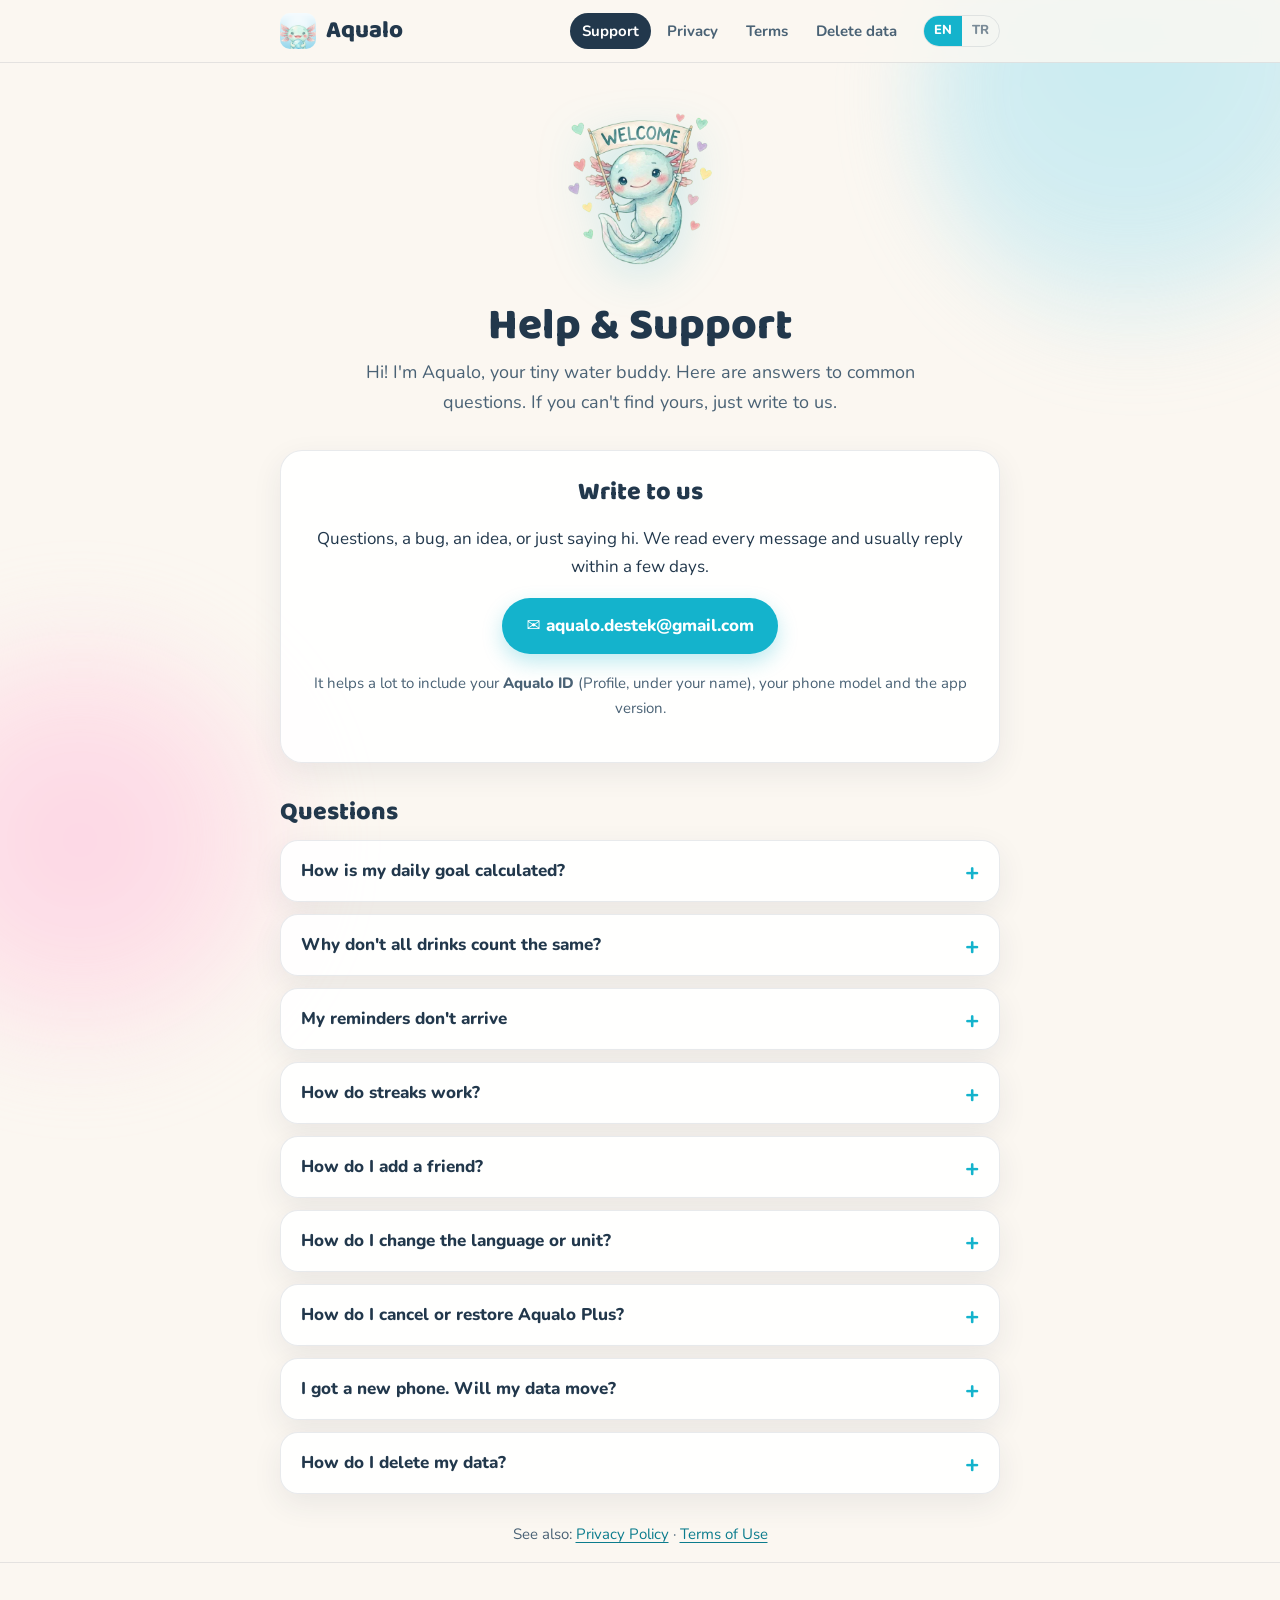
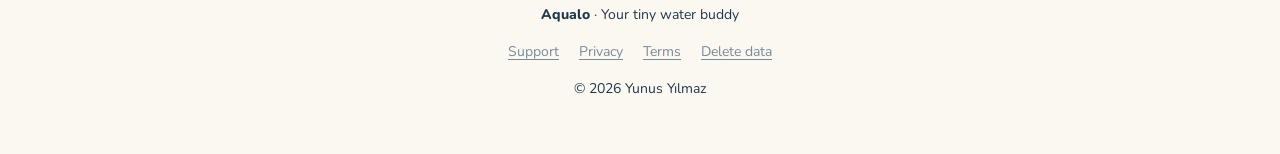
==== index.html @ 4befb243 "Add files via upload" ====
<!doctype html>
<html lang="en">
<head>
<meta charset="utf-8">
<meta name="viewport" content="width=device-width, initial-scale=1">
<title>Help &amp; Support · Aqualo</title>
<meta name="description" content="Hi! I&#x27;m Aqualo, your tiny water buddy. Here are answers to common questions. If you can&#x27;t find yours, just write to us.">
<meta name="theme-color" content="#FBF7F1">
<link rel="icon" type="image/png" href="assets/favicon.png">
<link rel="apple-touch-icon" href="assets/apple-touch-icon.png">
<link rel="alternate" hreflang="en" href="https://mmaskedman.github.io/aqualo/">
<link rel="alternate" hreflang="tr" href="https://mmaskedman.github.io/aqualo/tr/">
<link rel="preconnect" href="https://fonts.googleapis.com">
<link rel="preconnect" href="https://fonts.gstatic.com" crossorigin>
<link href="https://fonts.googleapis.com/css2?family=Baloo+2:wght@700;800&family=Nunito:wght@400;700;800&display=swap" rel="stylesheet">
<link rel="stylesheet" href="assets/style.css">
</head>
<body>
<header class="top">
  <div class="wrap">
    <a class="brand" href="./"><img src="assets/icon-96.png" alt="">Aqualo</a>
    <nav class="links"><a href="./" aria-current="page">Support</a><a href="privacy.html">Privacy</a><a href="terms.html">Terms</a><a href="delete.html">Delete data</a></nav>
    <span class="lang"><a href="./" class="on" hreflang="en">EN</a><a href="tr/" class="" hreflang="tr">TR</a></span>
  </div>
</header>
<main class="wrap">
  <section class="hero">
    <img class="mascot" src="assets/mascot-hello.webp" alt="" width="360" height="360">
    <h1>Help &amp; Support</h1>
    <p class="lead">Hi! I&#x27;m Aqualo, your tiny water buddy. Here are answers to common questions. If you can&#x27;t find yours, just write to us.</p>
    
  </section>
<div class="card center">
  <h2>Write to us</h2>
  <p>Questions, a bug, an idea, or just saying hi. We read every message and usually reply within a few days.</p>
  <p><a class="btn" href="mailto:aqualo.destek@gmail.com?subject=Aqualo%20support">✉️ aqualo.destek@gmail.com</a></p>
  <p class="note">It helps a lot to include your <strong>Aqualo ID</strong> (Profile, under your name), your phone model and the app version.</p>
</div>

<h2>Questions</h2>

<details>
  <summary>How is my daily goal calculated?</summary>
  <div>
    <p>Aqualo starts from about 33 ml per kg of body weight and adds a little for an active day (+350 ml) or workouts (+700 ml). On hot or humid days, the weather card may suggest a bit extra for that day only.</p>
    <p>You can change your goal any time: tap <strong>Goal</strong> on the home screen. Your body info is under <strong>Profile → My info</strong>.</p>
  </div>
</details>

<details>
  <summary>Why don't all drinks count the same?</summary>
  <div>
    <p>Each drink has a hydration factor based on how well it hydrates compared with water. Milk-based drinks, for example, count a little more than their volume. Tea and coffee count like water in normal amounts. Tap and hold a drink in the drink list to see its details.</p>
  </div>
</details>

<details>
  <summary>My reminders don't arrive</summary>
  <div>
    <ul>
      <li>Check that notifications are allowed for Aqualo in your phone's settings.</li>
      <li>Focus / Do Not Disturb modes can hide them.</li>
      <li>On Android, battery optimization can stop them. Set Aqualo to "Unrestricted" in the battery settings.</li>
      <li>Open <strong>Profile → Reminders</strong> and check that reminders are on and the hours are right.</li>
    </ul>
  </div>
</details>

<details>
  <summary>How do streaks work?</summary>
  <div>
    <p>Each day you reach your goal adds one day to your streak. If you need a break, <strong>vacation mode</strong> (Aqualo Plus) freezes your streak so it doesn't break. If a streak does break, you may be able to rescue it for a short time.</p>
  </div>
</details>

<details>
  <summary>How do I add a friend?</summary>
  <div>
    <p>Share your <strong>Aqualo ID</strong> (Profile, under your name) with your friend. They go to <strong>Friends → Add</strong> and enter it, then you accept the request. When you both reach your goals on the same day, your mutual streak grows. It starts after 3 days together.</p>
    <p>Friends see only your name, avatar, today's progress as a percentage and your streaks. They don't see how much you drank.</p>
  </div>
</details>

<details>
  <summary>How do I change the language or unit?</summary>
  <div>
    <p>Go to <strong>Profile → Preferences</strong>. Aqualo speaks English, Turkish, German, Japanese, Korean, French, Portuguese (Brazil), Spanish (Latin America), Italian and Traditional Chinese, and supports ml or oz.</p>
  </div>
</details>

<details>
  <summary>How do I cancel or restore Aqualo Plus?</summary>
  <div>
    <ul>
      <li><strong>iPhone:</strong> Settings → your name → Subscriptions → Aqualo.</li>
      <li><strong>Android:</strong> Google Play → profile picture → Payments &amp; subscriptions → Subscriptions → Aqualo.</li>
    </ul>
    <p>Deleting the app doesn't cancel the subscription. To restore it on a new phone, open the Aqualo Plus screen and tap <strong>Restore</strong>. Refunds are handled by Apple or Google.</p>
  </div>
</details>

<details>
  <summary>I got a new phone. Will my data move?</summary>
  <div>
    <p>Your log is stored on your phone. It moves only if you restore your new phone from a backup of the old one (iCloud or Google). Friends and mutual streaks are on our server. If "Protect your account" is available in Profile, link Apple or Google on your old phone to take them with you.</p>
  </div>
</details>

<details>
  <summary>How do I delete my data?</summary>
  <div>
    <p>See <a href="delete.html">Delete your data</a>. In short: <strong>Profile → Delete social account</strong> removes everything from our server, and deleting the app removes everything on your phone.</p>
  </div>
</details>

<p class="center note" style="margin-top:28px">See also: <a href="privacy.html">Privacy Policy</a> · <a href="terms.html">Terms of Use</a></p>
</main>
<footer>
  <div class="wrap">
    <p><strong>Aqualo</strong> · Your tiny water buddy</p>
    <p><a href="./">Support</a> <a href="privacy.html">Privacy</a> <a href="terms.html">Terms</a> <a href="delete.html">Delete data</a></p>
    <p>© 2026 Yunus Yılmaz</p>
  </div>
</footer>
</body>
</html>
---- assets/style.css ----
/* Aqualo — web sayfaları (destek, gizlilik, koşullar, veri silme)
   Suluboya, pastel, sakin. Uygulamanın paletinden. */

:root {
  --paper: #FBF7F1;
  --card: #FFFFFFE6;
  --ink: #22384C;
  --ink-soft: #4A6275;
  --muted: #7A8B98;
  --aqua: #14B3CC;
  --aqua-deep: #0B7C8D;
  --pink: #FF8CC2;
  --lilac: #8E6CF0;
  --line: rgba(34, 56, 76, 0.10);
  --shadow: 0 10px 30px rgba(34, 56, 76, 0.08);
  --radius: 22px;
}

* { box-sizing: border-box; }

html { -webkit-text-size-adjust: 100%; scroll-behavior: smooth; }

body {
  margin: 0;
  background: var(--paper);
  color: var(--ink);
  font-family: 'Nunito', system-ui, -apple-system, 'Segoe UI', Roboto, sans-serif;
  font-size: 17px;
  line-height: 1.65;
  min-height: 100vh;
  position: relative;
  overflow-x: hidden;
}

/* Suluboya lekeler */
body::before, body::after {
  content: '';
  position: fixed;
  z-index: -1;
  border-radius: 50%;
  filter: blur(40px);
  opacity: 0.55;
  pointer-events: none;
}
body::before {
  width: 520px; height: 520px; top: -160px; right: -160px;
  background: radial-gradient(circle at 40% 40%, #9FE3F0, #B6E6F2 45%, transparent 70%);
}
body::after {
  width: 480px; height: 480px; bottom: -180px; left: -160px;
  background: radial-gradient(circle at 50% 50%, #FFB9D8, #FFD6E4 45%, transparent 70%);
}

a { color: var(--aqua-deep); text-underline-offset: 3px; }
a:hover { color: var(--lilac); }

.wrap { max-width: 760px; margin: 0 auto; padding: 0 20px; }

/* ── Üst çubuk ── */
header.top {
  position: sticky; top: 0; z-index: 10;
  background: rgba(251, 247, 241, 0.86);
  backdrop-filter: saturate(1.4) blur(10px);
  -webkit-backdrop-filter: saturate(1.4) blur(10px);
  border-bottom: 1px solid var(--line);
}
header.top .wrap {
  display: flex; align-items: center; gap: 14px;
  min-height: 62px; flex-wrap: wrap; padding-top: 8px; padding-bottom: 8px;
}
.brand {
  display: flex; align-items: center; gap: 10px;
  text-decoration: none; color: var(--ink);
  font-family: 'Baloo 2', 'Nunito', sans-serif; font-weight: 800; font-size: 24px;
}
.brand img { width: 36px; height: 36px; border-radius: 10px; }
nav.links { display: flex; gap: 4px; flex-wrap: wrap; margin-left: auto; }
nav.links a {
  text-decoration: none; color: var(--ink-soft);
  font-weight: 700; font-size: 15px;
  padding: 6px 12px; border-radius: 999px;
}
nav.links a:hover { background: rgba(20, 179, 204, 0.10); color: var(--aqua-deep); }
nav.links a[aria-current="page"] { background: var(--ink); color: #fff; }
.lang {
  display: inline-flex; border: 1px solid var(--line); border-radius: 999px; overflow: hidden;
  font-size: 13px; font-weight: 800;
}
.lang a { text-decoration: none; color: var(--muted); padding: 4px 10px; }
.lang a.on { background: var(--aqua); color: #fff; }

/* ── Başlık bölümü ── */
.hero { text-align: center; padding: 42px 0 10px; }
.hero img.mascot { width: 180px; height: auto; filter: drop-shadow(0 12px 22px rgba(20, 179, 204, 0.18)); }
.hero h1 {
  font-family: 'Baloo 2', 'Nunito', sans-serif; font-weight: 800;
  font-size: clamp(32px, 6vw, 44px); line-height: 1.1; margin: 8px 0 8px;
}
.hero p.lead { color: var(--ink-soft); font-size: 18px; margin: 0 auto; max-width: 560px; }
.updated { color: var(--muted); font-size: 14px; margin-top: 10px; }

/* ── İçerik ── */
main { padding-bottom: 40px; }
.card {
  background: var(--card);
  border: 1px solid var(--line);
  border-radius: var(--radius);
  box-shadow: var(--shadow);
  padding: 26px 28px;
  margin: 22px 0;
}
.card.summary {
  background: linear-gradient(135deg, rgba(159, 227, 240, 0.35), rgba(255, 214, 228, 0.35)), #fff;
}
.card.summary h2 { margin-top: 0; }
.card.summary ul { padding-left: 0; list-style: none; }
.card.summary li { padding-left: 30px; position: relative; margin: 10px 0; }
.card.summary li::before { content: '💧'; position: absolute; left: 0; top: 0; }

h2 {
  font-family: 'Baloo 2', 'Nunito', sans-serif; font-weight: 800;
  font-size: 25px; line-height: 1.25; margin: 34px 0 8px;
}
.card > h2:first-child { margin-top: 0; }
h3 { font-size: 18px; margin: 22px 0 6px; }
p, li { color: var(--ink); }
ul { padding-left: 22px; }
li { margin: 6px 0; }
strong { font-weight: 800; }
.muted { color: var(--muted); }
.note { color: var(--ink-soft); font-size: 15px; }

table { width: 100%; border-collapse: collapse; margin: 10px 0 4px; font-size: 15px; }
th, td { text-align: left; vertical-align: top; padding: 10px 8px; border-bottom: 1px solid var(--line); }
th { font-weight: 800; color: var(--ink-soft); font-size: 13px; text-transform: uppercase; letter-spacing: .04em; }

.toc { columns: 2; column-gap: 28px; padding-left: 20px; font-size: 15px; }
.toc li { break-inside: avoid; }

/* ── Düğmeler ── */
.btn {
  display: inline-flex; align-items: center; gap: 10px;
  background: var(--aqua); color: #fff !important; text-decoration: none;
  font-weight: 800; font-size: 17px;
  padding: 14px 24px; border-radius: 999px;
  box-shadow: 0 8px 20px rgba(20, 179, 204, 0.28);
}
.btn:hover { background: var(--aqua-deep); }
.center { text-align: center; }

/* ── SSS ── */
details {
  background: var(--card); border: 1px solid var(--line); border-radius: 18px;
  padding: 0 20px; margin: 12px 0; box-shadow: var(--shadow);
}
details summary {
  cursor: pointer; list-style: none; font-weight: 800; font-size: 17px;
  padding: 16px 28px 16px 0; position: relative;
}
details summary::-webkit-details-marker { display: none; }
details summary::after {
  content: '+'; position: absolute; right: 0; top: 12px;
  font-size: 24px; color: var(--aqua); font-weight: 800;
}
details[open] summary::after { content: '–'; }
details > div { padding: 0 0 16px; }

.steps { counter-reset: s; list-style: none; padding-left: 0; }
.steps li { counter-increment: s; padding-left: 44px; position: relative; margin: 14px 0; }
.steps li::before {
  content: counter(s); position: absolute; left: 0; top: 0;
  width: 30px; height: 30px; border-radius: 50%;
  background: var(--aqua); color: #fff; font-weight: 800;
  display: grid; place-items: center; font-size: 15px;
}

/* ── Alt bilgi ── */
footer {
  border-top: 1px solid var(--line); padding: 26px 0 40px;
  color: var(--muted); font-size: 14px; text-align: center;
}
footer a { color: var(--muted); margin: 0 8px; }

@media (max-width: 620px) {
  body { font-size: 16px; }
  .card { padding: 20px 18px; }
  .toc { columns: 1; }
  header.top { position: static; }
  header.top .wrap { gap: 8px; }
  .lang { margin-left: auto; }
  nav.links {
    order: 3; margin-left: -12px; width: calc(100% + 24px);
    flex-wrap: nowrap; overflow-x: auto; scrollbar-width: none; padding: 0 12px 2px;
  }
  nav.links::-webkit-scrollbar { display: none; }
  nav.links a { white-space: nowrap; padding: 6px 9px; font-size: 14px; }
  .hero img.mascot { width: 150px; }
  table, thead, tbody, tr, th, td { display: block; }
  thead { display: none; }
  tr { border-bottom: 1px solid var(--line); padding: 8px 0; }
  td { border: 0; padding: 2px 0; }
  td:first-child { font-weight: 800; }
}
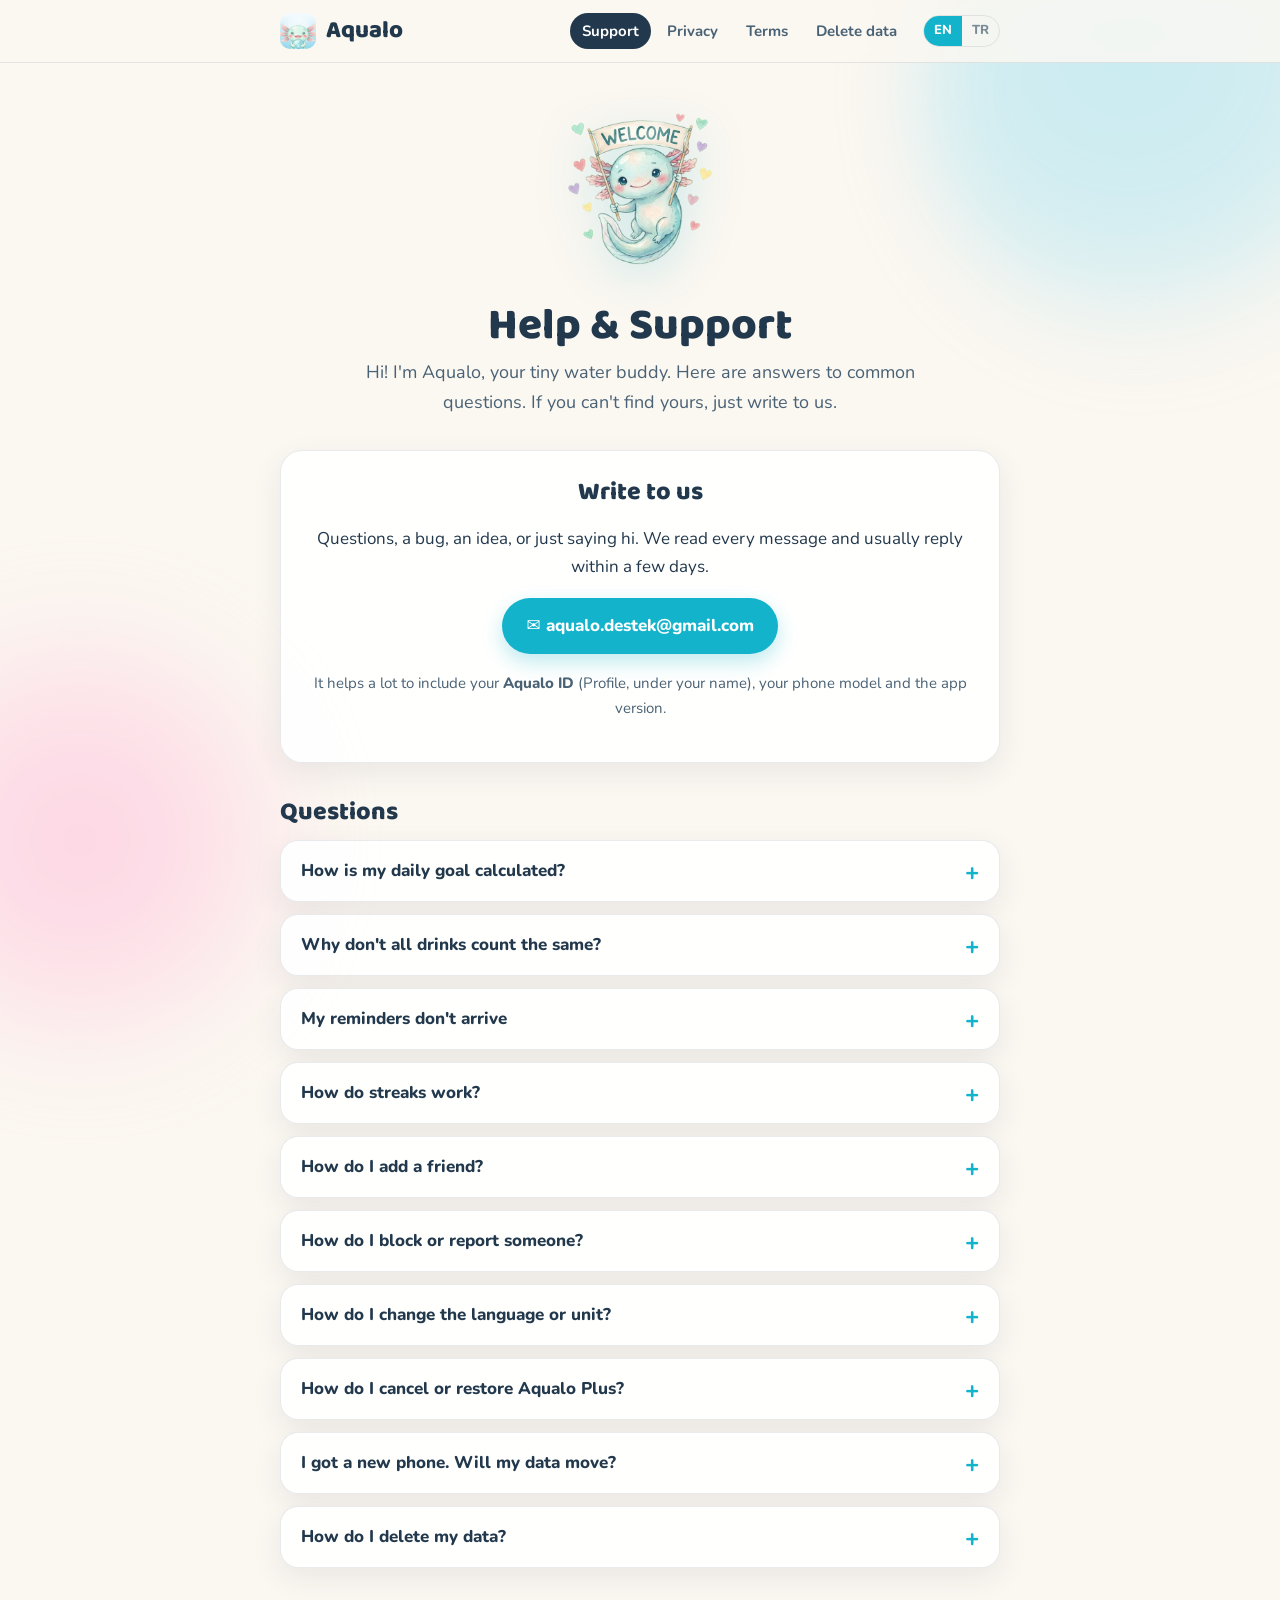
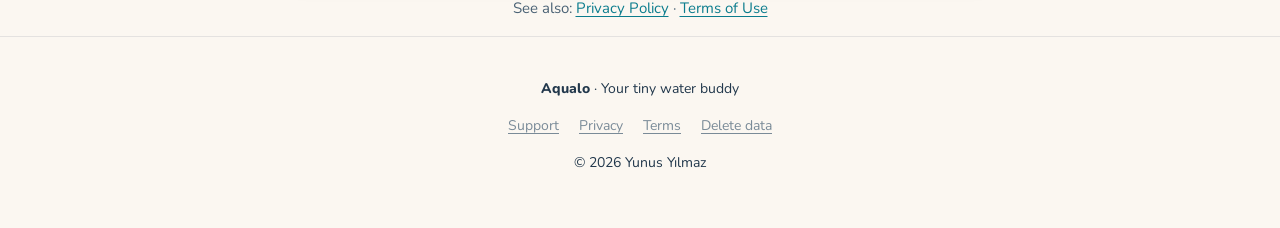
==== commit 4a1ae613: "Add files via upload" ====
--- a/index.html
+++ b/index.html
@@ -82,6 +82,14 @@
 </details>
 
 <details>
+  <summary>How do I block or report someone?</summary>
+  <div>
+    <p>In <strong>Friends</strong>, tap the person to open their card and choose <strong>Report</strong> or <strong>Block</strong>. For a friend request, tap <strong>⋯</strong> next to it. Blocking ends the friendship and stops their requests and nudges; reporting also blocks them. We review reports within 24 hours.</p>
+    <p>To unblock someone, go to <strong>Profile → Account → Blocked</strong>.</p>
+  </div>
+</details>
+
+<details>
   <summary>How do I change the language or unit?</summary>
   <div>
     <p>Go to <strong>Profile → Preferences</strong>. Aqualo speaks English, Turkish, German, Japanese, Korean, French, Portuguese (Brazil), Spanish (Latin America), Italian and Traditional Chinese, and supports ml or oz.</p>
@@ -102,14 +110,14 @@
 <details>
   <summary>I got a new phone. Will my data move?</summary>
   <div>
-    <p>Your log is stored on your phone. It moves only if you restore your new phone from a backup of the old one (iCloud or Google). Friends and mutual streaks are on our server. If "Protect your account" is available in Profile, link Apple or Google on your old phone to take them with you.</p>
+    <p>Your log is stored on your phone. It moves only if you restore your new phone from a backup of the old one (iCloud or Google). Friends and mutual streaks are on our server. Link Apple or Google in <strong>Profile → Account → Protect your account</strong> on your old phone, then sign in with the same account on the new one to take your friends, streaks and Plus with you.</p>
   </div>
 </details>
 
 <details>
   <summary>How do I delete my data?</summary>
   <div>
-    <p>See <a href="delete.html">Delete your data</a>. In short: <strong>Profile → Delete social account</strong> removes everything from our server, and deleting the app removes everything on your phone.</p>
+    <p>See <a href="delete.html">Delete your data</a>. In short: <strong>Profile → Help → Want to delete your account?</strong> removes everything from our server, and deleting the app removes everything on your phone.</p>
   </div>
 </details>
 
